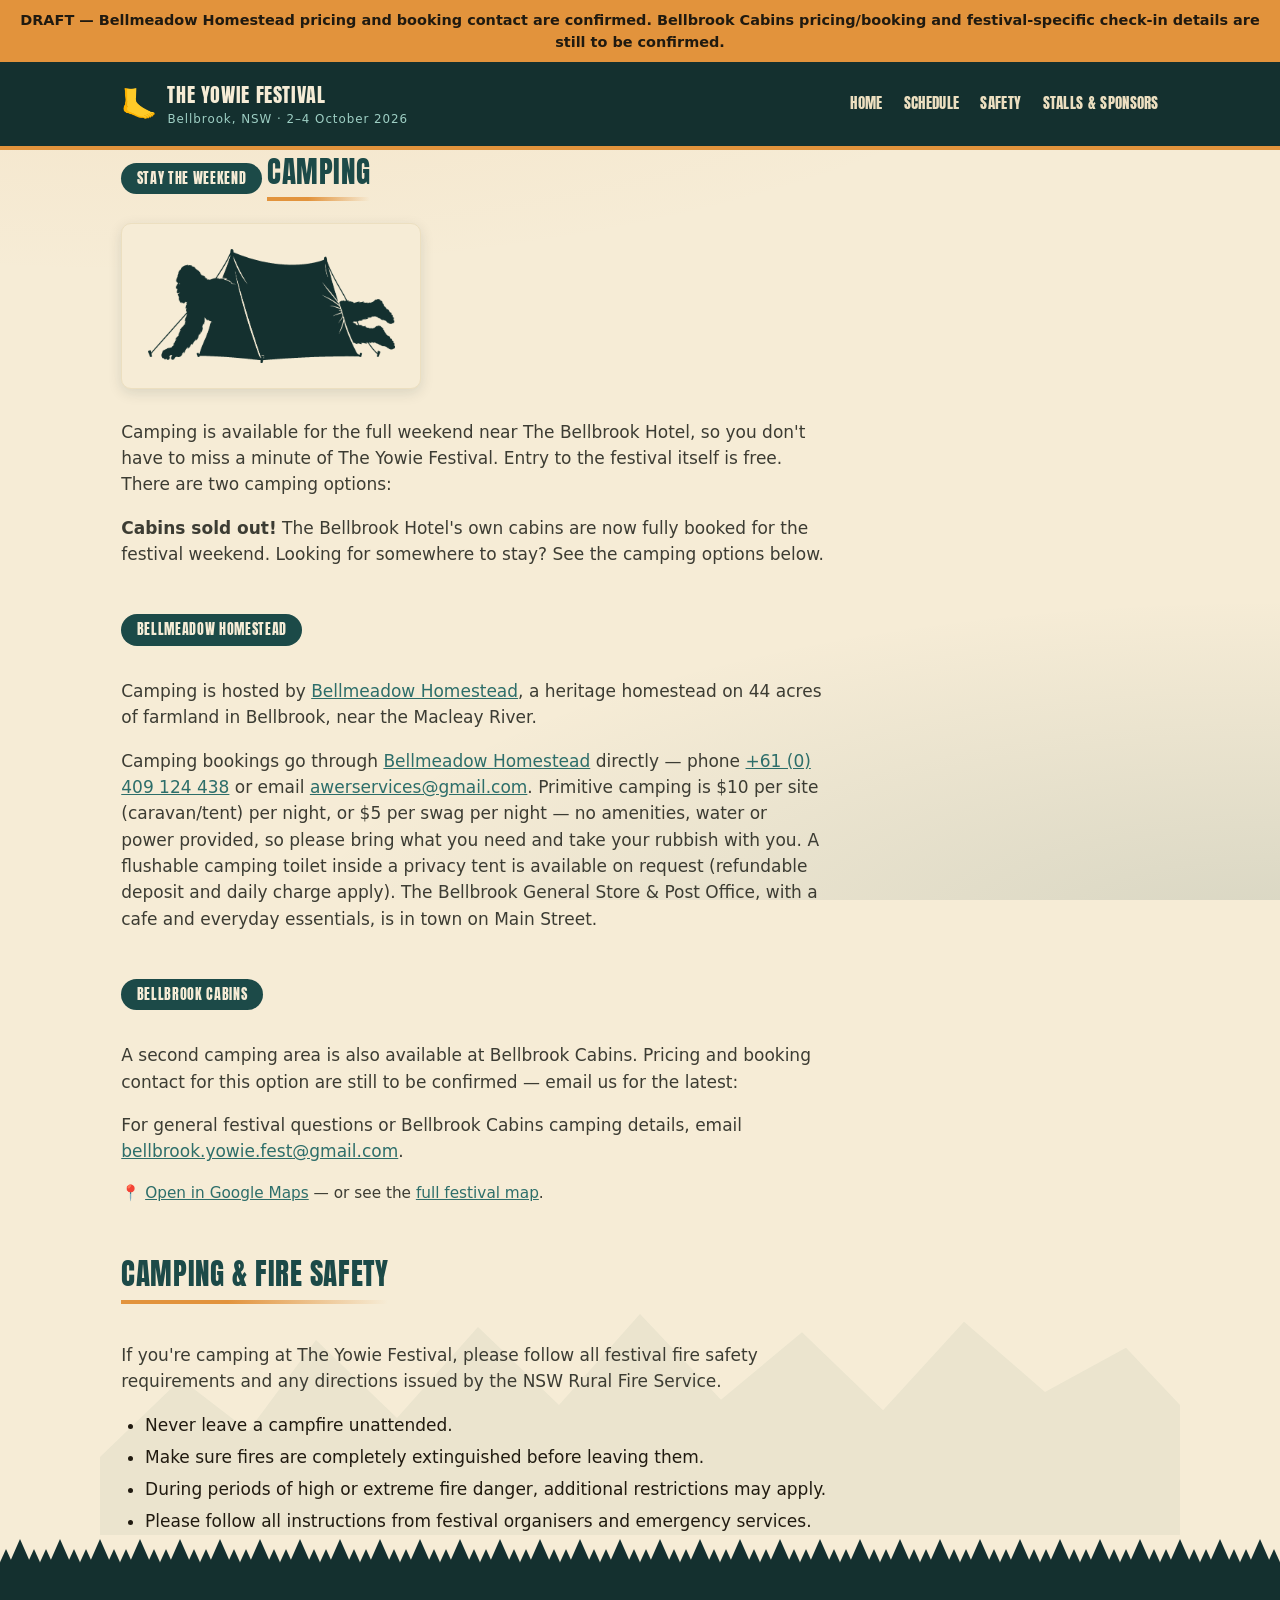
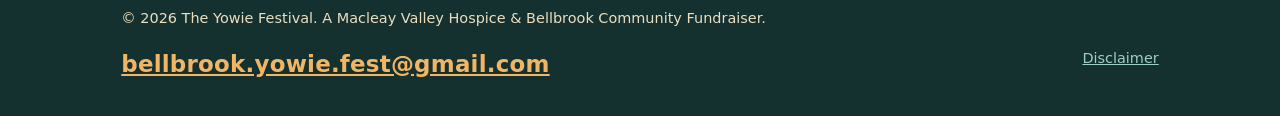
==== camping.html @ 5bc62f73 "Add confirmed content from the committee: safety, sponsors, whip cracking times, disclaimer From a f" ====
<!DOCTYPE html>
<html lang="en">
<head>
<meta charset="UTF-8">
<meta name="viewport" content="width=device-width, initial-scale=1.0">
<title>The Yowie Festival — Camping</title>
<meta name="description" content="Camping at The Yowie Festival, 2–4 October 2026 in Bellbrook, NSW.">
<link rel="preconnect" href="https://fonts.googleapis.com">
<link rel="preconnect" href="https://fonts.gstatic.com" crossorigin>
<link href="https://fonts.googleapis.com/css2?family=Anton&family=Kaushan+Script&display=swap" rel="stylesheet">
<link rel="stylesheet" href="assets/styles.css">
</head>
<body>

<div class="placeholder-banner">
  DRAFT — Bellmeadow Homestead pricing and booking contact are confirmed. Bellbrook Cabins pricing/booking and festival-specific check-in details are still to be confirmed.
</div>

<header class="site-header">
  <div class="container">
    <a class="brand" href="index.html">
      <span class="brand-mark" aria-hidden="true">🦶</span>
      <span class="brand-text">The Yowie Festival<small>Bellbrook, NSW · 2–4 October 2026</small></span>
    </a>
    <nav class="site-nav">
      <a href="index.html">Home</a>
      <a href="schedule.html">Schedule</a>
      <a href="safety.html">Safety</a>
      <a href="vendors.html">Stalls &amp; Sponsors</a>
    </nav>
  </div>
</header>

<main class="container">

  <section id="activity">
    <div class="tier-heading">Stay the weekend</div>
    <h1 class="section-title">Camping</h1>

    <div class="activity-illustration">
      <img src="assets/img/yowie-camping.png" alt="The Yowie, way too big, squeezed into a small tent with its head and feet poking out both ends">
    </div>

    <p class="section-intro">
      Camping is available for the full weekend near The Bellbrook Hotel, so you don't
      have to miss a minute of The Yowie Festival. Entry to the festival itself is
      free. There are two camping options:
    </p>

    <p class="section-intro">
      <strong>Cabins sold out!</strong> The Bellbrook Hotel's own cabins are now fully
      booked for the festival weekend. Looking for somewhere to stay? See the camping
      options below.
    </p>

    <div class="tier-heading">Bellmeadow Homestead</div>
    <p class="section-intro">
      Camping is hosted by <a href="https://www.bellmeadow-homestead.com/" target="_blank" rel="noopener">Bellmeadow Homestead</a>,
      a heritage homestead on 44 acres of farmland in Bellbrook, near the Macleay River.
    </p>
    <p class="section-intro">
      Camping bookings go through <a href="https://www.bellmeadow-homestead.com/accommodation" target="_blank" rel="noopener">Bellmeadow Homestead</a>
      directly &mdash; phone <a href="tel:+61409124438">+61 (0) 409 124 438</a> or email
      <a href="mailto:awerservices@gmail.com">awerservices@gmail.com</a>. Primitive
      camping is $10 per site (caravan/tent) per night, or $5 per swag per night &mdash;
      no amenities, water or power provided, so please bring what you need and take
      your rubbish with you. A flushable camping toilet inside a privacy tent is
      available on request (refundable deposit and daily charge apply). The Bellbrook
      General Store &amp; Post Office, with a cafe and everyday essentials, is in
      town on Main Street.
    </p>

    <div class="tier-heading">Bellbrook Cabins</div>
    <p class="section-intro">
      A second camping area is also available at Bellbrook Cabins. Pricing and booking
      contact for this option are still to be confirmed &mdash; email us for the latest:
    </p>
    <p class="section-intro">
      For general festival questions or Bellbrook Cabins camping details, email <a href="mailto:bellbrook.yowie.fest@gmail.com">bellbrook.yowie.fest@gmail.com</a>.
    </p>
    <p class="section-intro map-note">
      📍 <a href="https://www.google.com/maps/search/?api=1&query=-30.819269,152.513592" target="_blank" rel="noopener">Open in Google Maps</a>
      &mdash; or see the <a href="schedule.html#festival-map">full festival map</a>.
    </p>
  </section>

  <section id="camping-fire-safety">
    <h2 class="section-title">Camping &amp; fire safety</h2>
    <p class="section-intro">
      If you're camping at The Yowie Festival, please follow all festival fire safety
      requirements and any directions issued by the NSW Rural Fire Service.
    </p>
    <ul class="safety-list">
      <li>Never leave a campfire unattended.</li>
      <li>Make sure fires are completely extinguished before leaving them.</li>
      <li>During periods of high or extreme fire danger, additional restrictions may apply.</li>
      <li>Please follow all instructions from festival organisers and emergency services.</li>
    </ul>
  </section>

</main>

<footer class="site-footer">
  <div class="container">
    <div>&copy; <span id="year">2026</span> The Yowie Festival. A Macleay Valley Hospice &amp; Bellbrook Community Fundraiser.</div>
    <div><a href="mailto:bellbrook.yowie.fest@gmail.com" class="footer-email">bellbrook.yowie.fest@gmail.com</a></div>
    <div><a href="disclaimer.html">Disclaimer</a></div>
  </div>
</footer>

</body>
</html>
---- assets/styles.css ----
/* Yowie Weekend — shared styles
   Plain CSS, no build step, so the whole /assets folder can be copied
   straight into any static host. */

:root {
  --forest-dark: #14302f;
  --forest: #1c4a48;
  --forest-mid: #2d6e6a;
  --moss: #5b8c5a;
  --moss-light: #9ecfc4;
  --bark: #5b3a22;
  --wood: #6b4226;
  --wood-dark: #4a2c17;
  --cream: #f6ecd6;
  --cream-dim: #ecdfc0;
  --accent: #e2933c;
  --accent-light: #f2b563;
  --accent-dark: #b85c2e;
  --ink: #201a10;
  --radius: 10px;
  --max-width: 1080px;
  --font-display: "Anton", "Segoe UI", system-ui, sans-serif;
  --font-script: "Kaushan Script", cursive;
  font-size: 17px;
}

* {
  box-sizing: border-box;
}

html, body {
  margin: 0;
  padding: 0;
}

html {
  overflow-x: hidden;
}

body {
  background-color: var(--cream);
  background-image:
    radial-gradient(ellipse 140% 70% at 12% -8%, rgba(226, 147, 60, 0.12), transparent 55%),
    radial-gradient(ellipse 140% 70% at 100% 105%, rgba(28, 74, 72, 0.14), transparent 55%);
  background-attachment: fixed;
  color: var(--ink);
  font-family: "Segoe UI", system-ui, -apple-system, Roboto, sans-serif;
  line-height: 1.55;
  overflow-x: hidden;
}

a {
  color: var(--forest-mid);
}

a:hover {
  color: var(--accent-dark);
}

img {
  max-width: 100%;
  display: block;
}

.container {
  max-width: var(--max-width);
  margin: 0 auto;
  padding: 0 1.25rem;
}

/* Header / nav */

.site-header {
  background: var(--forest-dark);
  color: var(--cream);
  border-bottom: 4px solid var(--accent);
}

.site-header .container {
  display: flex;
  align-items: center;
  justify-content: space-between;
  flex-wrap: wrap;
  gap: 0.75rem;
  padding-top: 1rem;
  padding-bottom: 1rem;
}

.brand {
  display: flex;
  align-items: center;
  gap: 0.6rem;
  text-decoration: none;
  color: var(--cream);
}

.brand-mark {
  font-size: 1.7rem;
  line-height: 1;
}

.brand-text {
  font-family: var(--font-display);
  font-weight: 400;
  font-size: 1.2rem;
  letter-spacing: 0.03em;
  text-transform: uppercase;
}

.brand-text small {
  display: block;
  font-family: "Segoe UI", system-ui, sans-serif;
  font-weight: 400;
  font-size: 0.7rem;
  letter-spacing: 0.08em;
  color: var(--moss-light);
  text-transform: none;
}

.site-nav {
  display: flex;
  gap: 1.25rem;
  flex-wrap: wrap;
}

.site-nav a {
  font-family: var(--font-display);
  color: var(--cream-dim);
  text-decoration: none;
  font-weight: 400;
  font-size: 0.9rem;
  letter-spacing: 0.02em;
  text-transform: uppercase;
  padding: 0.25rem 0;
  border-bottom: 2px solid transparent;
}

.site-nav a:hover,
.site-nav a[aria-current="page"] {
  color: var(--accent);
  border-bottom-color: var(--accent);
}

/* Placeholder banner */

.placeholder-banner {
  background: var(--accent);
  color: var(--ink);
  text-align: center;
  font-size: 0.85rem;
  font-weight: 600;
  padding: 0.5rem 1rem;
}

/* Hero — the official poster, full-bleed, with clickable hotspots over its own text */

.hero {
  background: var(--forest-dark);
  text-align: center;
}

.hero-poster-full {
  position: relative;
  width: 100%;
  max-width: var(--max-width);
  aspect-ratio: 1 / 1;
  margin: 0 auto;
  overflow: hidden;
}

.hero-poster-full img {
  width: 100%;
  height: 100%;
  object-fit: cover;
  display: block;
}

.visually-hidden {
  position: absolute;
  width: 1px;
  height: 1px;
  padding: 0;
  margin: -1px;
  overflow: hidden;
  clip: rect(0, 0, 0, 0);
  white-space: nowrap;
  border: 0;
}

.hero-actions {
  padding: 1.75rem 0 2.25rem;
}

.button-row {
  display: flex;
  justify-content: center;
  gap: 0.9rem;
  flex-wrap: wrap;
}

.btn {
  display: inline-block;
  padding: 0.7rem 1.6rem;
  border-radius: 999px;
  font-family: var(--font-display);
  font-weight: 400;
  text-transform: uppercase;
  letter-spacing: 0.03em;
  text-decoration: none;
  font-size: 0.95rem;
}

.btn-primary {
  background: linear-gradient(180deg, var(--accent-light) 0%, var(--accent) 100%);
  color: var(--ink);
}

.btn-primary:hover {
  background: var(--accent-light);
  color: var(--ink);
}

.btn-secondary {
  background: transparent;
  border: 2px solid var(--cream-dim);
  color: var(--cream);
}

.btn-secondary:hover {
  border-color: var(--accent);
  color: var(--accent);
}

/* Sections */

main {
  position: relative;
  padding: 2.5rem 0 3.5rem;
  background-image: url("data:image/svg+xml,%3Csvg xmlns='http://www.w3.org/2000/svg' viewBox='0 0 400 100' preserveAspectRatio='none'%3E%3Cpolygon points='0,100 0,70 30,40 55,60 80,25 110,55 140,20 170,50 200,15 230,48 260,22 290,52 320,18 350,45 380,28 400,50 400,100' fill='%231c4a48' fill-opacity='0.05'/%3E%3C/svg%3E");
  background-repeat: no-repeat;
  background-position: bottom center;
  background-size: 100% 260px;
}

section + section {
  margin-top: 2.75rem;
}

.footprint-trail {
  text-align: center;
  font-size: 1.5rem;
  letter-spacing: 1.4rem;
  color: var(--moss);
  opacity: 0.6;
  margin: 2.75rem 0;
}

.footprint-trail span {
  display: inline-block;
}

.footprint-trail span:nth-child(even) {
  transform: translateY(8px) rotate(10deg);
}

.footprint-trail span:nth-child(odd) {
  transform: translateY(-3px) rotate(-8deg);
}

.section-title {
  font-family: var(--font-display);
  font-weight: 400;
  text-transform: uppercase;
  letter-spacing: 0.02em;
  font-size: 1.7rem;
  color: var(--forest);
  display: inline-block;
  padding-bottom: 0.4rem;
  margin: 0 0 1.25rem;
  background-image: linear-gradient(90deg, var(--accent) 0%, var(--accent) 40%, transparent 100%);
  background-repeat: no-repeat;
  background-position: left bottom;
  background-size: 100% 4px;
}

.section-intro {
  max-width: 65ch;
  color: #3c3c33;
}

.email-cta {
  margin: 0.25rem 0 0;
}

.email-cta a {
  display: inline-block;
  font-size: clamp(1.05rem, 4vw, 1.3rem);
  font-weight: 700;
  color: var(--accent-dark);
  letter-spacing: 0.01em;
  overflow-wrap: anywhere;
  max-width: 100%;
}

.email-cta a:hover {
  color: var(--forest);
}

/* Full-bleed panel for breaking a section out of .container's max-width */

.panel-sunburst {
  position: relative;
  width: 100vw;
  left: 50%;
  right: 50%;
  margin-left: -50vw;
  margin-right: -50vw;
  margin-top: 30px;
  background-color: var(--forest-dark);
  background-image:
    radial-gradient(ellipse 130% 90% at 50% 0%, rgba(20, 48, 47, 0) 0%, rgba(20, 48, 47, 0) 25%, var(--forest-dark) 78%),
    repeating-conic-gradient(from 0deg at 50% -6%, rgba(226, 147, 60, 0.35) 0deg 6deg, rgba(255, 255, 255, 0) 6deg 12deg),
    linear-gradient(180deg, var(--forest) 0%, var(--forest-dark) 100%);
  color: var(--cream);
  padding: 3rem 0;
}

.panel-sunburst::before {
  content: "";
  position: absolute;
  top: -30px;
  left: 0;
  right: 0;
  height: 30px;
  background-image: url("data:image/svg+xml,%3Csvg xmlns='http://www.w3.org/2000/svg' width='40' height='40' viewBox='0 0 40 40'%3E%3Cpolygon points='20,4 34,36 6,36' fill='%2314302f'/%3E%3Cpolygon points='6,14 16,36 -4,36' fill='%2314302f'/%3E%3Cpolygon points='34,14 44,36 24,36' fill='%2314302f'/%3E%3C/svg%3E");
  background-repeat: repeat-x;
  background-size: 40px 40px;
}

.panel-sunburst .container {
  position: relative;
  z-index: 2;
}

.panel-sunburst .section-title {
  color: var(--cream);
}

.panel-sunburst .section-intro {
  color: var(--cream-dim);
}

/* Cards / grids */

.card-grid {
  display: grid;
  grid-template-columns: repeat(auto-fit, minmax(230px, 1fr));
  gap: 1.25rem;
}

.card {
  position: relative;
  overflow: hidden;
  background: var(--cream);
  color: var(--ink);
  border: 1px solid var(--cream-dim);
  border-left: 5px solid var(--accent);
  border-radius: var(--radius);
  padding: 1.25rem 1.4rem;
  box-shadow: 0 4px 14px rgba(20, 40, 38, 0.12);
  transition: box-shadow 0.15s ease, transform 0.15s ease;
}

.card:has(h3 a):hover {
  box-shadow: 0 8px 22px rgba(20, 40, 38, 0.22);
  transform: translateY(-3px);
}

.card-silhouette {
  position: absolute;
  right: -12px;
  bottom: -8px;
  height: 120px;
  max-width: 60%;
  width: auto;
  object-fit: contain;
  object-position: bottom right;
  opacity: 0.4;
  pointer-events: none;
  z-index: 0;
}

.card-silhouette.flip {
  transform: scaleX(-1);
}

.card-body {
  position: relative;
  z-index: 1;
  height: 100%;
}

.card h3 {
  font-family: var(--font-display);
  font-weight: 400;
  text-transform: uppercase;
  letter-spacing: 0.01em;
  margin-top: 0;
  color: var(--forest);
  overflow-wrap: anywhere;
}

.card h3 a {
  color: inherit;
  text-decoration: none;
}

.card h3 a::after {
  content: "";
  position: absolute;
  inset: 0;
  z-index: 2;
}

.card h3 a:hover {
  color: var(--accent-dark);
  text-decoration: underline;
}

.card-body p a {
  position: relative;
  z-index: 3;
}

.card .meta {
  display: inline-block;
  font-size: 0.72rem;
  color: var(--wood-dark);
  background: var(--cream-dim);
  font-weight: 700;
  text-transform: uppercase;
  letter-spacing: 0.04em;
  padding: 0.15rem 0.65rem;
  border-radius: 999px;
  margin-bottom: 0.6rem;
}

/* Map embed */

.map-embed {
  margin-top: 1.25rem;
  border: 1px solid var(--cream-dim);
  border-radius: var(--radius);
  overflow: hidden;
  box-shadow: 0 4px 14px rgba(20, 40, 38, 0.12);
}

.map-embed {
  width: 100%;
  height: 320px;
}

.map-embed iframe {
  width: 100%;
  height: 320px;
  border: 0;
  display: block;
}

.map-note {
  margin-top: 0.75rem;
  font-size: 0.9rem;
}

/* Leaflet custom marker icon for the sponsor logo pin */

.hotel-marker-icon {
  border-radius: 50%;
  border: 2px solid var(--cream);
  box-shadow: 0 1px 6px rgba(20, 40, 38, 0.45);
  background: #fff;
  object-fit: cover;
}

/* White halo so orange Yowie activity icons stay visible over any tile
   background, satellite photo or street map. */
.map-marker-icon {
  filter: drop-shadow(0 0 2px #fff) drop-shadow(0 0 2px #fff) drop-shadow(0 1px 3px rgba(20, 40, 38, 0.65));
}

/* Schedule table */

.schedule-day {
  margin-bottom: 2rem;
}

.schedule-day h3 {
  font-family: var(--font-display);
  font-weight: 400;
  text-transform: uppercase;
  letter-spacing: 0.02em;
  color: var(--forest);
  font-size: 1.3rem;
  margin-bottom: 0.75rem;
}

.schedule-table-wrap {
  overflow-x: auto;
  margin: 0 0 1.5rem;
}

table.schedule-table {
  width: 100%;
  border-collapse: collapse;
  background: var(--cream);
  border-radius: var(--radius);
  overflow: hidden;
  box-shadow: 0 4px 14px rgba(20, 40, 38, 0.12);
}

table.schedule-table th,
table.schedule-table td {
  text-align: left;
  padding: 0.7rem 1rem;
  border-bottom: 1px solid var(--cream-dim);
}

table.schedule-table th {
  background: var(--forest);
  color: var(--cream);
  font-size: 0.85rem;
  text-transform: uppercase;
  letter-spacing: 0.04em;
}

table.schedule-table tbody tr:nth-child(even) td {
  background: var(--cream-dim);
}

table.schedule-table tr:last-child td {
  border-bottom: none;
}

table.schedule-table td.time {
  white-space: nowrap;
  font-weight: 700;
  color: var(--accent-dark);
}

.safety-list {
  margin: 0 0 1.25rem;
  padding-left: 1.4rem;
}

.safety-list li {
  margin: 0.35rem 0;
}

/* Sponsor tiers */

.tier-heading {
  display: inline-block;
  font-family: var(--font-display);
  font-size: 0.8rem;
  text-transform: uppercase;
  letter-spacing: 0.05em;
  color: var(--cream);
  background: var(--forest);
  font-weight: 400;
  padding: 0.3rem 0.9rem;
  border-radius: 999px;
  margin: 1.75rem 0 0.9rem;
}

.tier-heading:first-of-type {
  margin-top: 0;
}

.sponsor-card .sponsor-logo {
  max-width: 160px;
  max-height: 90px;
  width: auto;
  height: auto;
  margin: 0 0 1rem;
  background: #fff;
  border: 1px solid var(--cream-dim);
  border-radius: 6px;
  padding: 0.6rem;
}

/* Activity illustrations — the official poster's Yowie cutout, reused per detail page */

.activity-illustration {
  max-width: 300px;
  margin: 0 0 1.75rem;
  background: var(--cream);
  border: 1px solid var(--cream-dim);
  border-radius: var(--radius);
  padding: 1.5rem;
  box-shadow: 0 4px 14px rgba(20, 40, 38, 0.12);
  text-align: center;
}

.activity-illustration img {
  max-width: 100%;
  height: auto;
  margin: 0 auto;
}

.activity-illustration img.flip {
  transform: scaleX(-1);
}

/* Footer */

.site-footer {
  position: relative;
  background: var(--forest-dark);
  color: var(--cream-dim);
  font-size: 0.85rem;
  padding: 2.5rem 0 2rem;
  margin-top: 30px;
}

.site-footer::before {
  content: "";
  position: absolute;
  top: -30px;
  left: 0;
  right: 0;
  height: 30px;
  background-image: url("data:image/svg+xml,%3Csvg xmlns='http://www.w3.org/2000/svg' width='40' height='40' viewBox='0 0 40 40'%3E%3Cpolygon points='20,4 34,36 6,36' fill='%2314302f'/%3E%3Cpolygon points='6,14 16,36 -4,36' fill='%2314302f'/%3E%3Cpolygon points='34,14 44,36 24,36' fill='%2314302f'/%3E%3C/svg%3E");
  background-repeat: repeat-x;
  background-size: 40px 40px;
}

.site-footer .container {
  display: flex;
  justify-content: space-between;
  flex-wrap: wrap;
  gap: 1rem;
}

.site-footer a {
  color: var(--moss-light);
}

.site-footer a.footer-email {
  display: inline-block;
  max-width: 100%;
  font-size: clamp(1.05rem, 4.5vw, 1.35rem);
  font-weight: 700;
  color: var(--accent-light);
  letter-spacing: 0.01em;
  overflow-wrap: anywhere;
}

.site-footer a.footer-email:hover {
  color: var(--accent);
  text-decoration: underline;
}

@media (max-width: 560px) {
  .site-header .container {
    flex-direction: column;
    align-items: flex-start;
  }
}
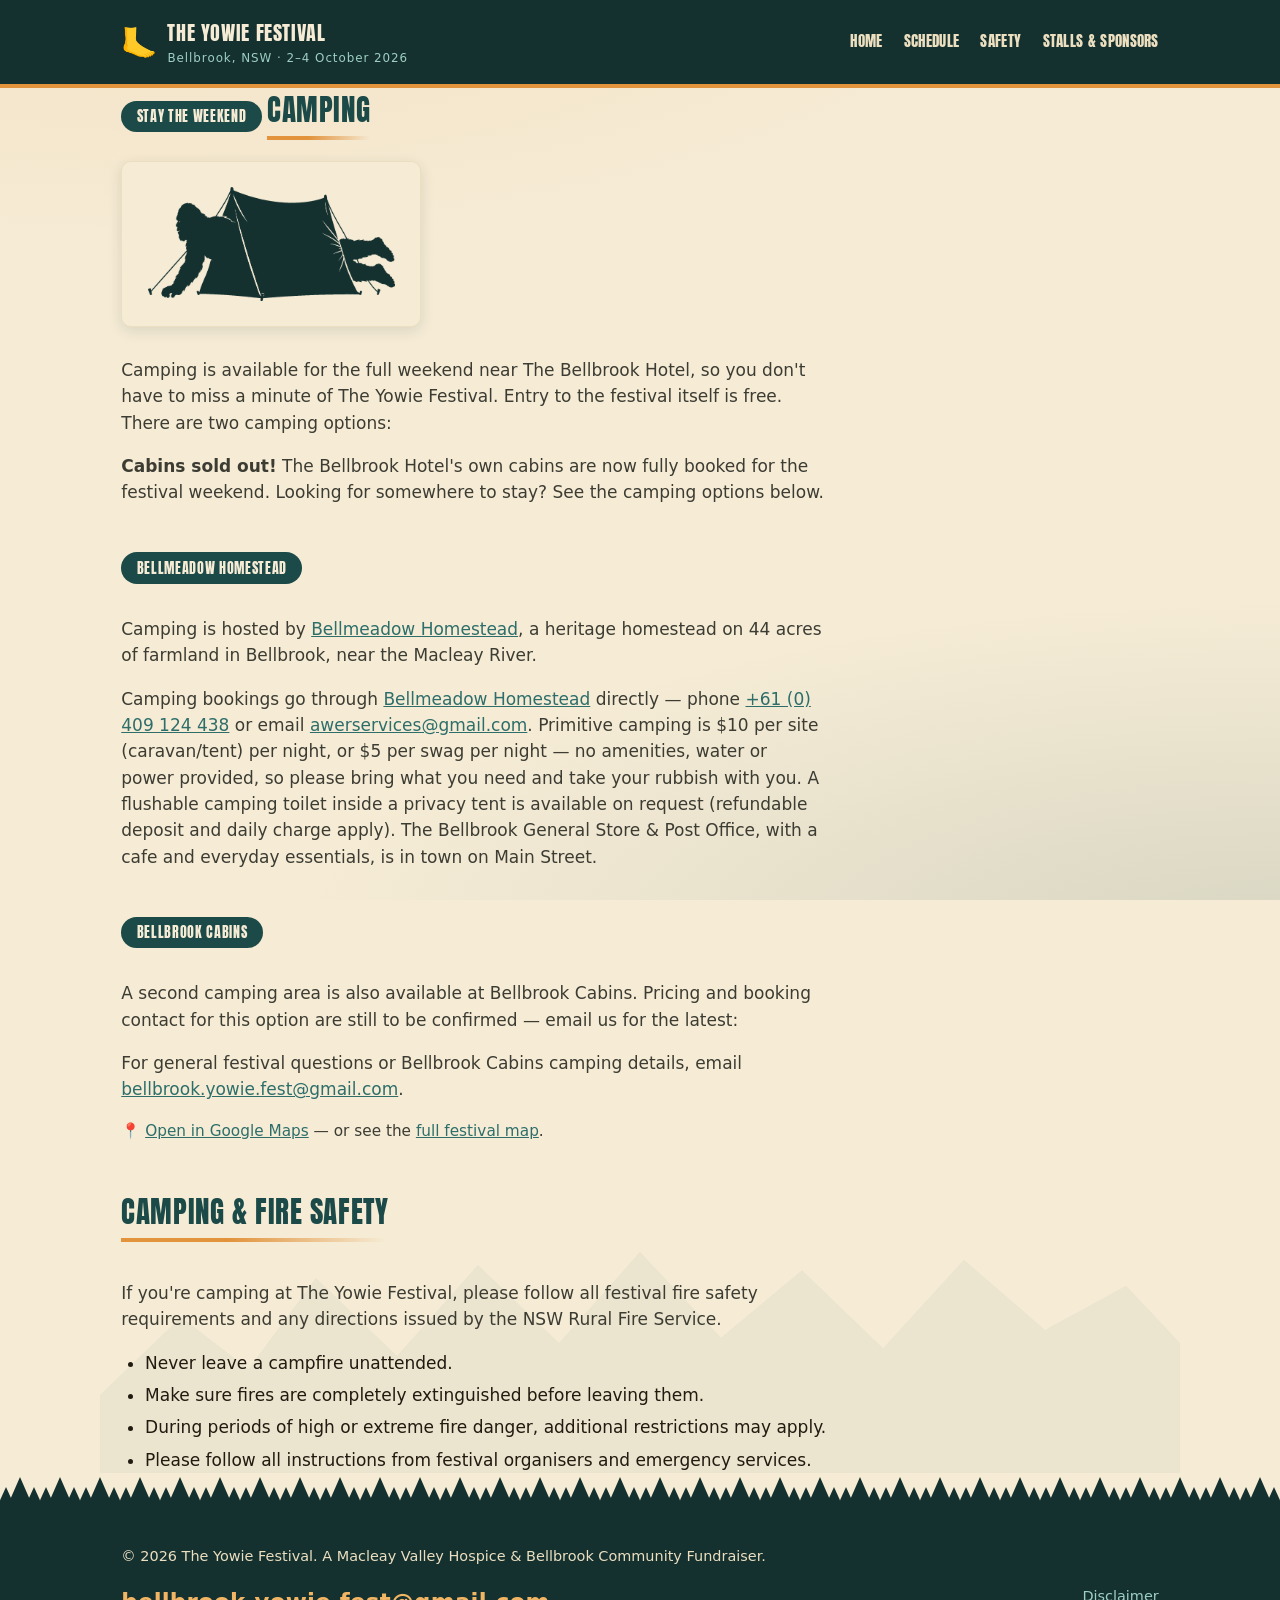
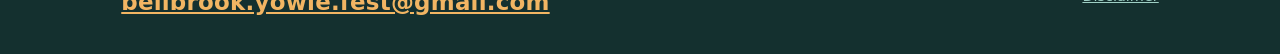
==== commit 36d5832c: "Ship as the live site: remove all DRAFT banners and placeholder tokens The site is launching today, " ====
--- a/camping.html
+++ b/camping.html
@@ -11,10 +11,6 @@
 <link rel="stylesheet" href="assets/styles.css">
 </head>
 <body>
-
-<div class="placeholder-banner">
-  DRAFT — Bellmeadow Homestead pricing and booking contact are confirmed. Bellbrook Cabins pricing/booking and festival-specific check-in details are still to be confirmed.
-</div>
 
 <header class="site-header">
   <div class="container">
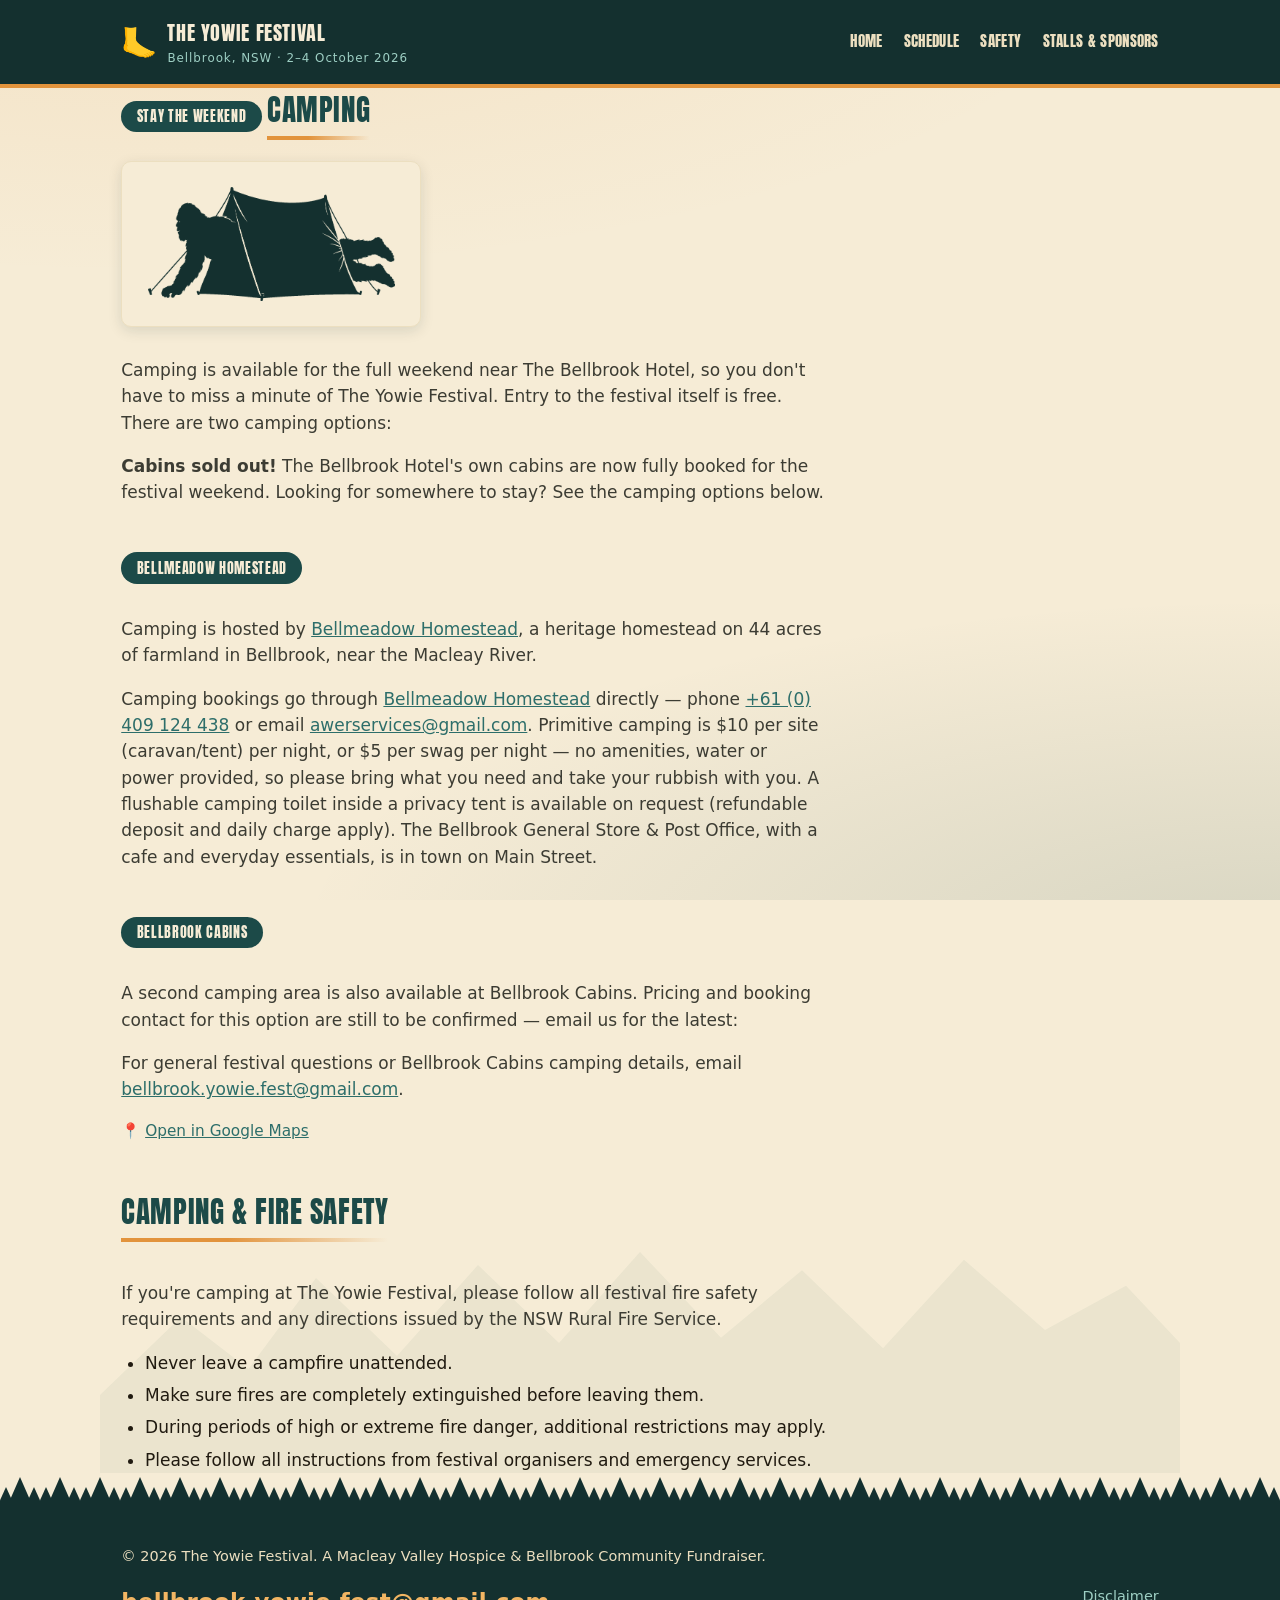
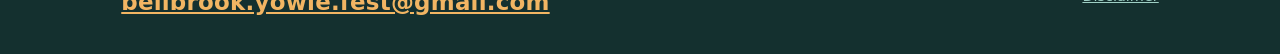
==== commit 69d81611: "Remove the detailed festival map and muster-point map for now Per instruction: until a custom Google" ====
--- a/camping.html
+++ b/camping.html
@@ -76,7 +76,6 @@
     </p>
     <p class="section-intro map-note">
       📍 <a href="https://www.google.com/maps/search/?api=1&query=-30.819269,152.513592" target="_blank" rel="noopener">Open in Google Maps</a>
-      &mdash; or see the <a href="schedule.html#festival-map">full festival map</a>.
     </p>
   </section>
 
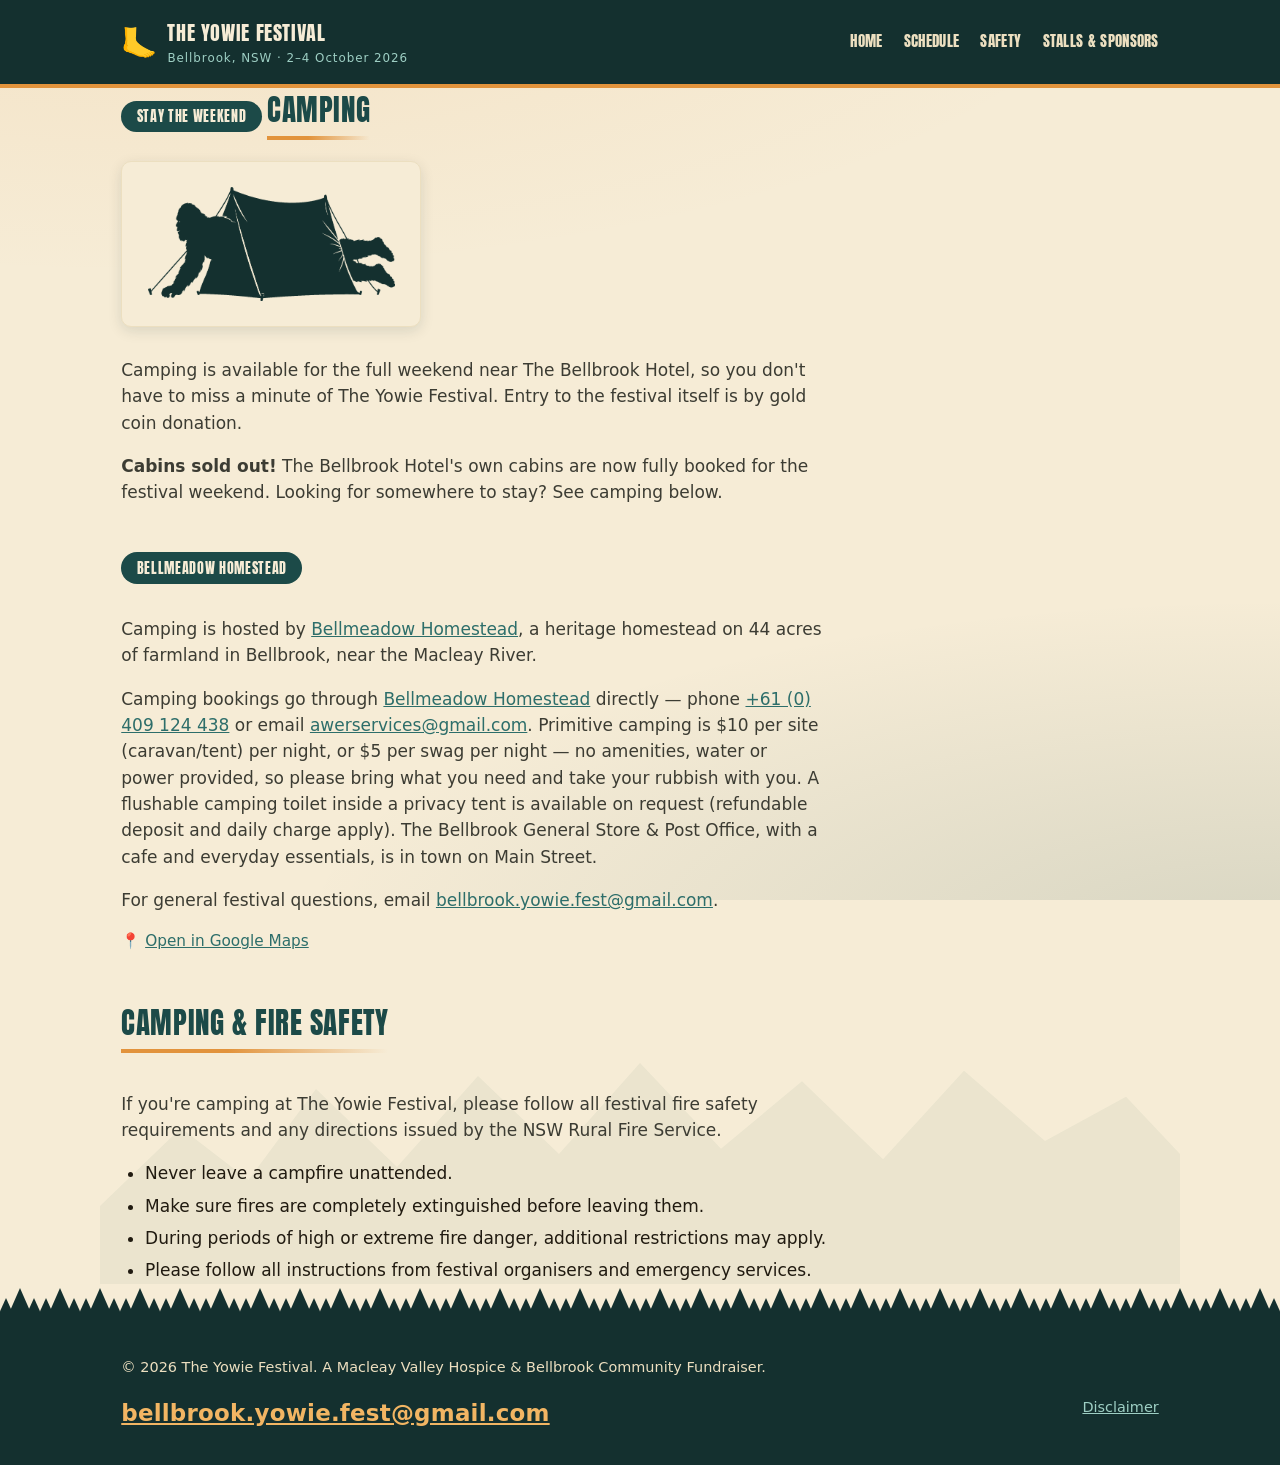
==== commit 5ef0d1cb: "Major content update from committee's entertainment PDF and correspondence schedule.html: - Full thr" ====
--- a/camping.html
+++ b/camping.html
@@ -39,14 +39,13 @@
 
     <p class="section-intro">
       Camping is available for the full weekend near The Bellbrook Hotel, so you don't
-      have to miss a minute of The Yowie Festival. Entry to the festival itself is
-      free. There are two camping options:
+      have to miss a minute of The Yowie Festival. Entry to the festival itself is by
+      gold coin donation.
     </p>
 
     <p class="section-intro">
       <strong>Cabins sold out!</strong> The Bellbrook Hotel's own cabins are now fully
-      booked for the festival weekend. Looking for somewhere to stay? See the camping
-      options below.
+      booked for the festival weekend. Looking for somewhere to stay? See camping below.
     </p>
 
     <div class="tier-heading">Bellmeadow Homestead</div>
@@ -65,14 +64,8 @@
       General Store &amp; Post Office, with a cafe and everyday essentials, is in
       town on Main Street.
     </p>
-
-    <div class="tier-heading">Bellbrook Cabins</div>
     <p class="section-intro">
-      A second camping area is also available at Bellbrook Cabins. Pricing and booking
-      contact for this option are still to be confirmed &mdash; email us for the latest:
-    </p>
-    <p class="section-intro">
-      For general festival questions or Bellbrook Cabins camping details, email <a href="mailto:bellbrook.yowie.fest@gmail.com">bellbrook.yowie.fest@gmail.com</a>.
+      For general festival questions, email <a href="mailto:bellbrook.yowie.fest@gmail.com">bellbrook.yowie.fest@gmail.com</a>.
     </p>
     <p class="section-intro map-note">
       📍 <a href="https://www.google.com/maps/search/?api=1&query=-30.819269,152.513592" target="_blank" rel="noopener">Open in Google Maps</a>
--- a/assets/styles.css
+++ b/assets/styles.css
@@ -467,25 +467,24 @@
   display: block;
 }
 
+.location-map-photo {
+  margin-top: 1.25rem;
+  max-width: 420px;
+  border: 1px solid var(--cream-dim);
+  border-radius: var(--radius);
+  overflow: hidden;
+  box-shadow: 0 4px 14px rgba(20, 40, 38, 0.12);
+}
+
+.location-map-photo img {
+  width: 100%;
+  height: auto;
+  display: block;
+}
+
 .map-note {
   margin-top: 0.75rem;
   font-size: 0.9rem;
-}
-
-/* Leaflet custom marker icon for the sponsor logo pin */
-
-.hotel-marker-icon {
-  border-radius: 50%;
-  border: 2px solid var(--cream);
-  box-shadow: 0 1px 6px rgba(20, 40, 38, 0.45);
-  background: #fff;
-  object-fit: cover;
-}
-
-/* White halo so orange Yowie activity icons stay visible over any tile
-   background, satellite photo or street map. */
-.map-marker-icon {
-  filter: drop-shadow(0 0 2px #fff) drop-shadow(0 0 2px #fff) drop-shadow(0 1px 3px rgba(20, 40, 38, 0.65));
 }
 
 /* Schedule table */
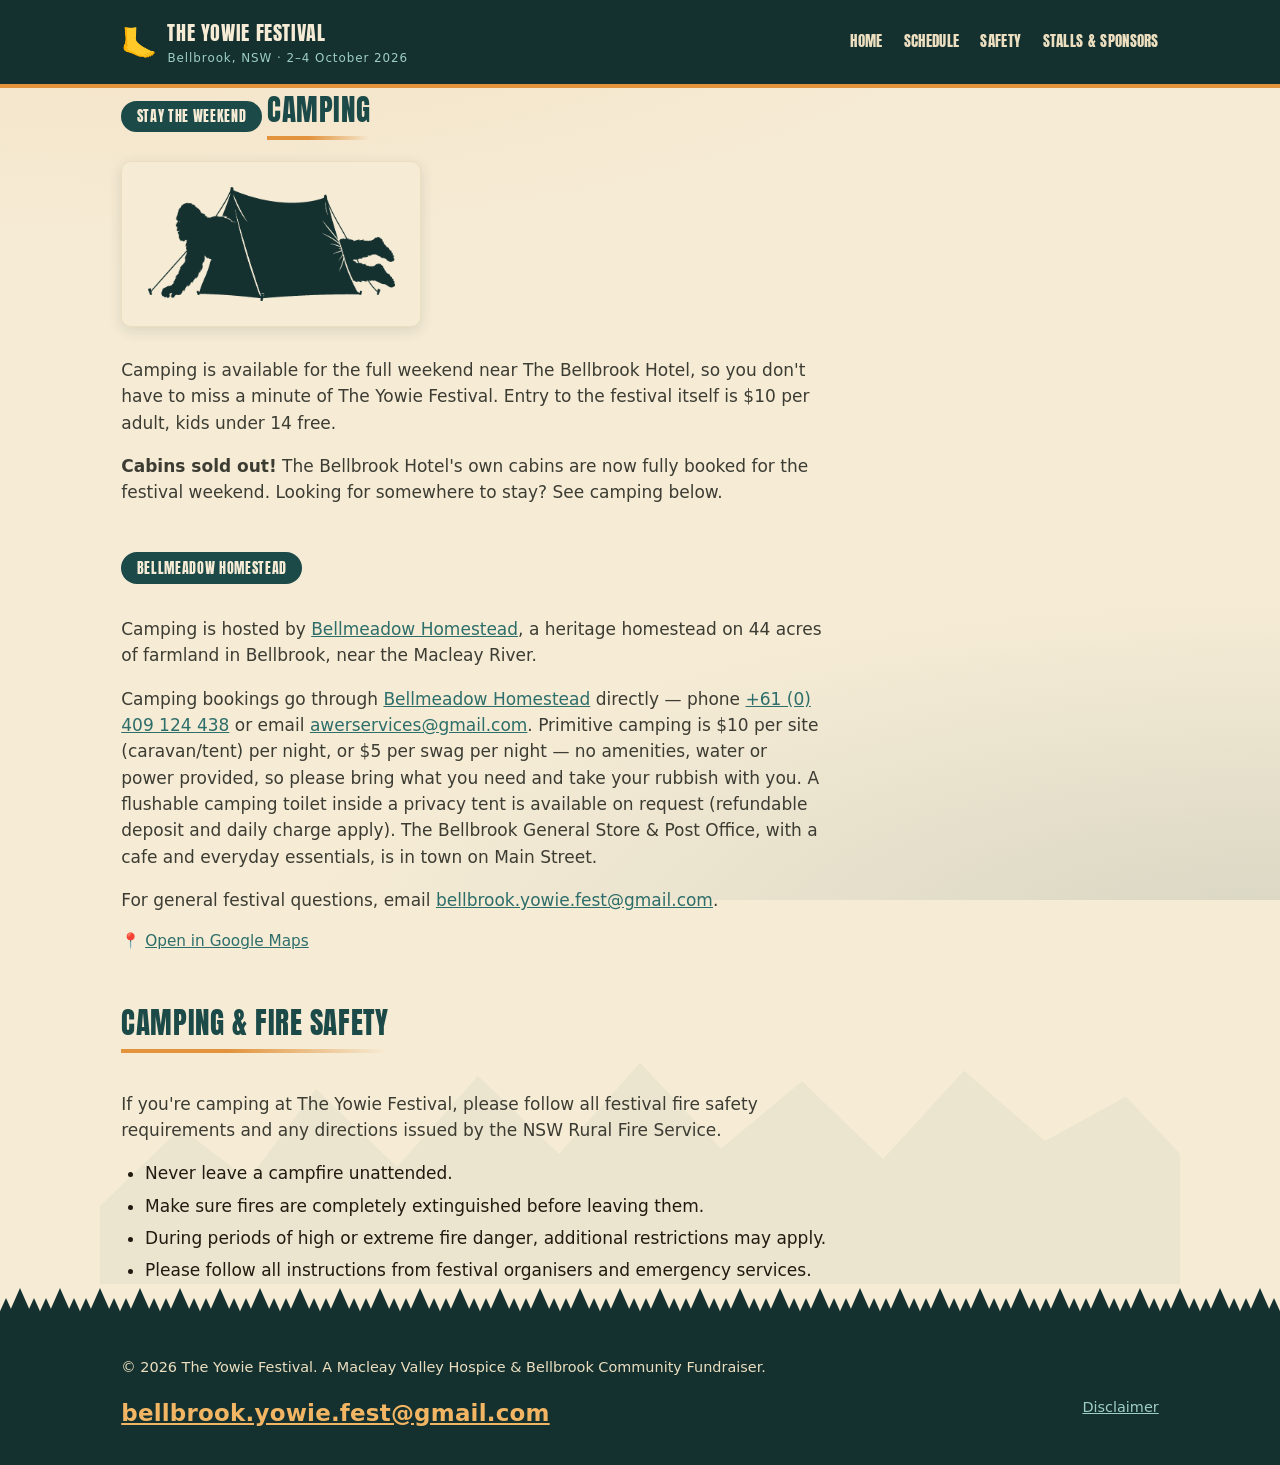
==== commit 55c9fc1f: "Major update from Kate: entry fee, wood chopping reframed, cancellations, links - Face Painting: Sun" ====
--- a/camping.html
+++ b/camping.html
@@ -39,8 +39,8 @@
 
     <p class="section-intro">
       Camping is available for the full weekend near The Bellbrook Hotel, so you don't
-      have to miss a minute of The Yowie Festival. Entry to the festival itself is by
-      gold coin donation.
+      have to miss a minute of The Yowie Festival. Entry to the festival itself is $10
+      per adult, kids under 14 free.
     </p>
 
     <p class="section-intro">
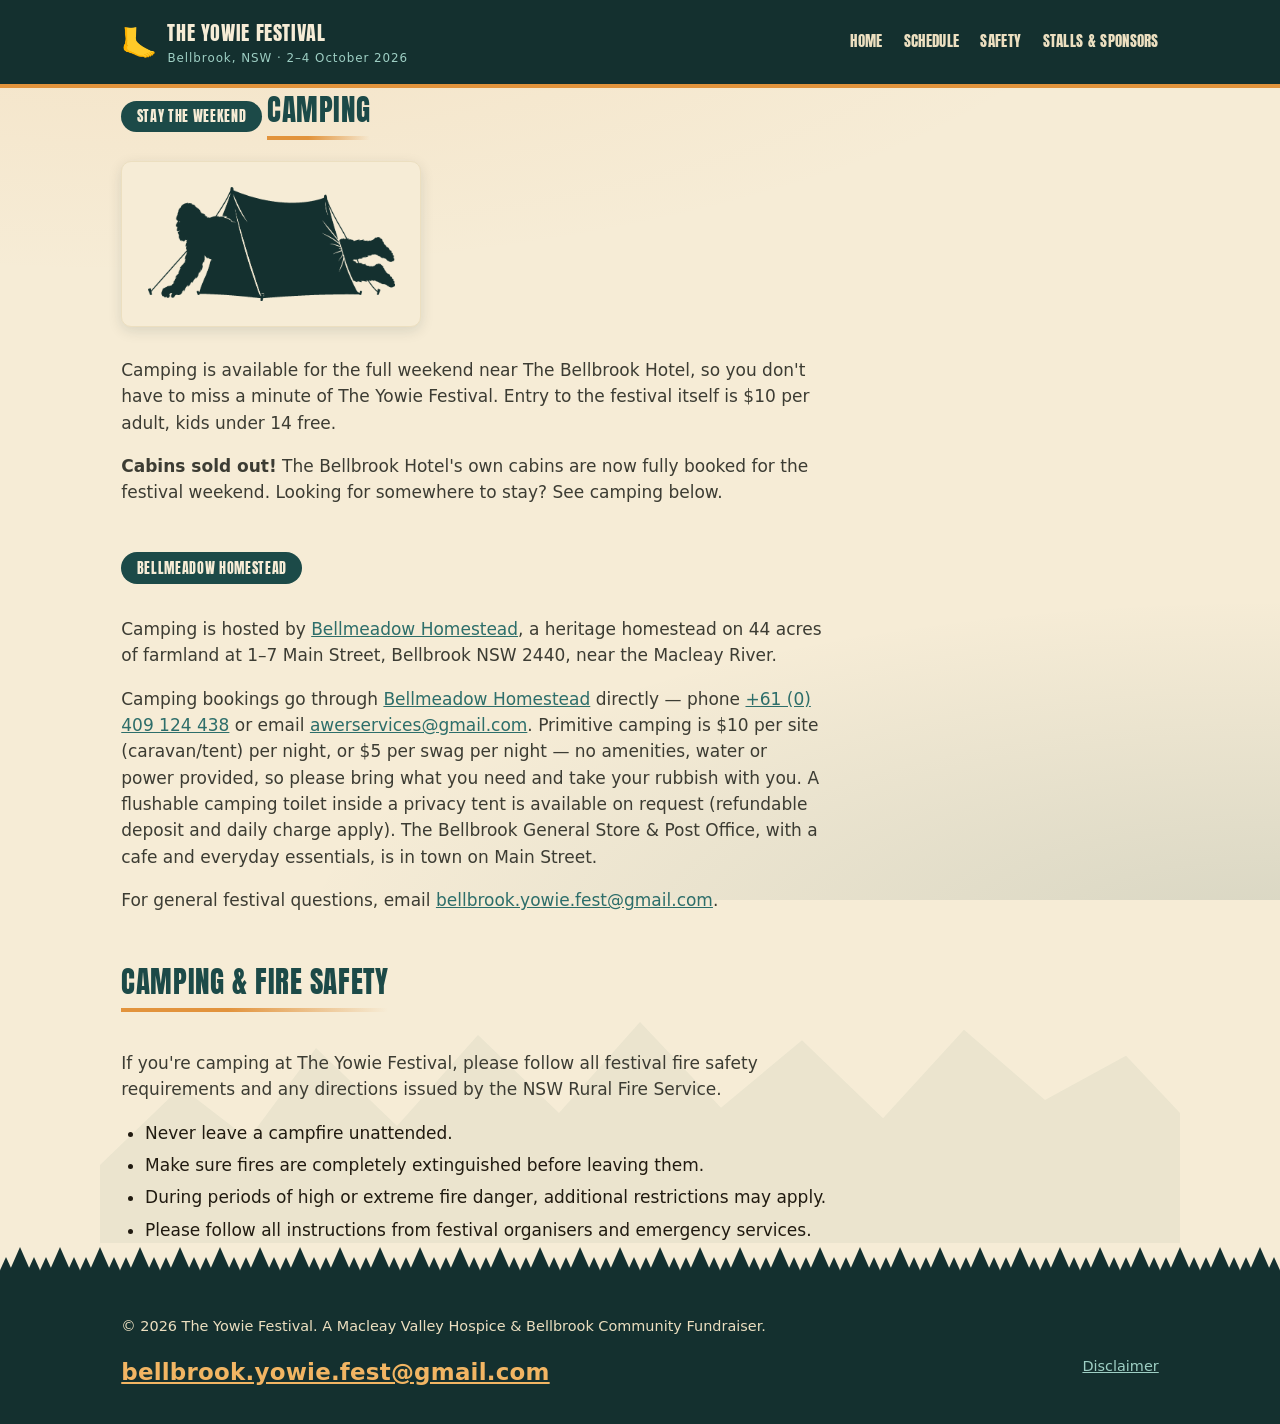
==== commit e2d45428: "Add Bellmeadow Homestead's street address, remove inaccurate map link Address (1-7 Main Street, Bell" ====
--- a/camping.html
+++ b/camping.html
@@ -51,7 +51,8 @@
     <div class="tier-heading">Bellmeadow Homestead</div>
     <p class="section-intro">
       Camping is hosted by <a href="https://www.bellmeadow-homestead.com/" target="_blank" rel="noopener">Bellmeadow Homestead</a>,
-      a heritage homestead on 44 acres of farmland in Bellbrook, near the Macleay River.
+      a heritage homestead on 44 acres of farmland at 1&ndash;7 Main Street, Bellbrook
+      NSW 2440, near the Macleay River.
     </p>
     <p class="section-intro">
       Camping bookings go through <a href="https://www.bellmeadow-homestead.com/accommodation" target="_blank" rel="noopener">Bellmeadow Homestead</a>
@@ -66,9 +67,6 @@
     </p>
     <p class="section-intro">
       For general festival questions, email <a href="mailto:bellbrook.yowie.fest@gmail.com">bellbrook.yowie.fest@gmail.com</a>.
-    </p>
-    <p class="section-intro map-note">
-      📍 <a href="https://www.google.com/maps/search/?api=1&query=-30.819269,152.513592" target="_blank" rel="noopener">Open in Google Maps</a>
     </p>
   </section>
 
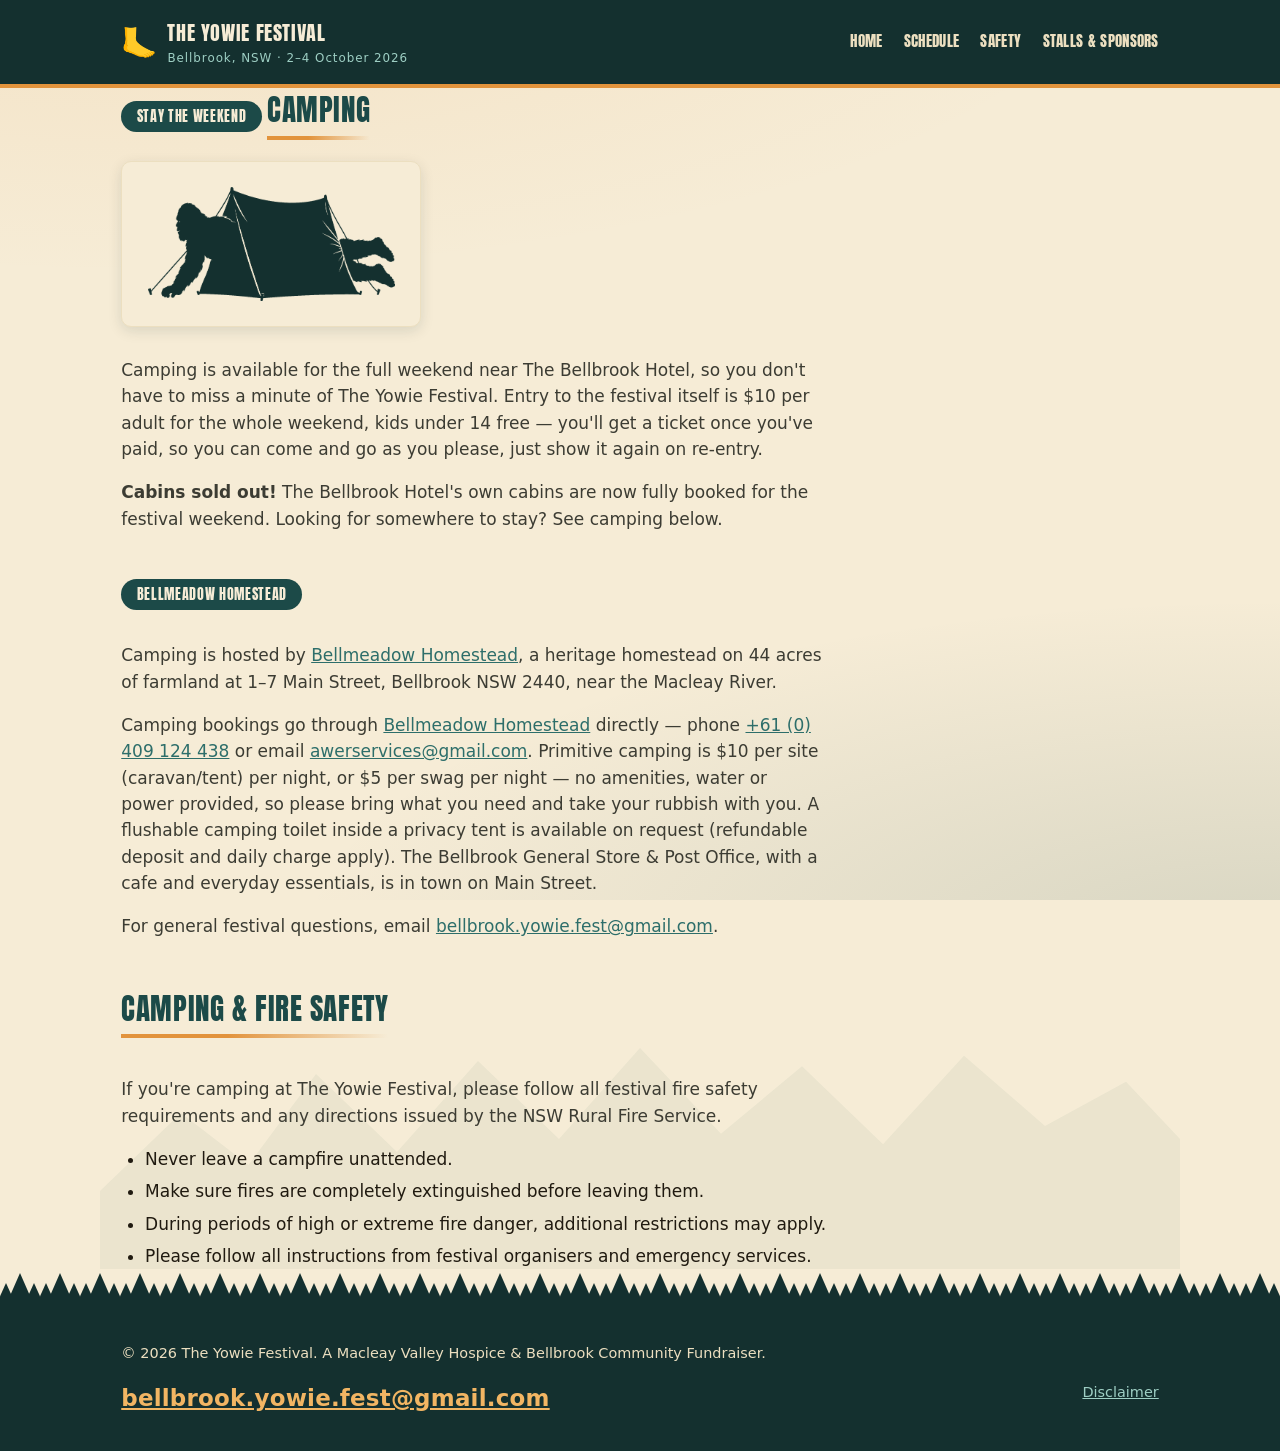
==== commit 6bc8d58a: "Add Bunnings Warehouse as Bronze sponsor; clarify $10 entry covers the whole weekend with re-entry t" ====
--- a/camping.html
+++ b/camping.html
@@ -40,7 +40,9 @@
     <p class="section-intro">
       Camping is available for the full weekend near The Bellbrook Hotel, so you don't
       have to miss a minute of The Yowie Festival. Entry to the festival itself is $10
-      per adult, kids under 14 free.
+      per adult for the whole weekend, kids under 14 free &mdash; you'll get a ticket
+      once you've paid, so you can come and go as you please, just show it again on
+      re-entry.
     </p>
 
     <p class="section-intro">
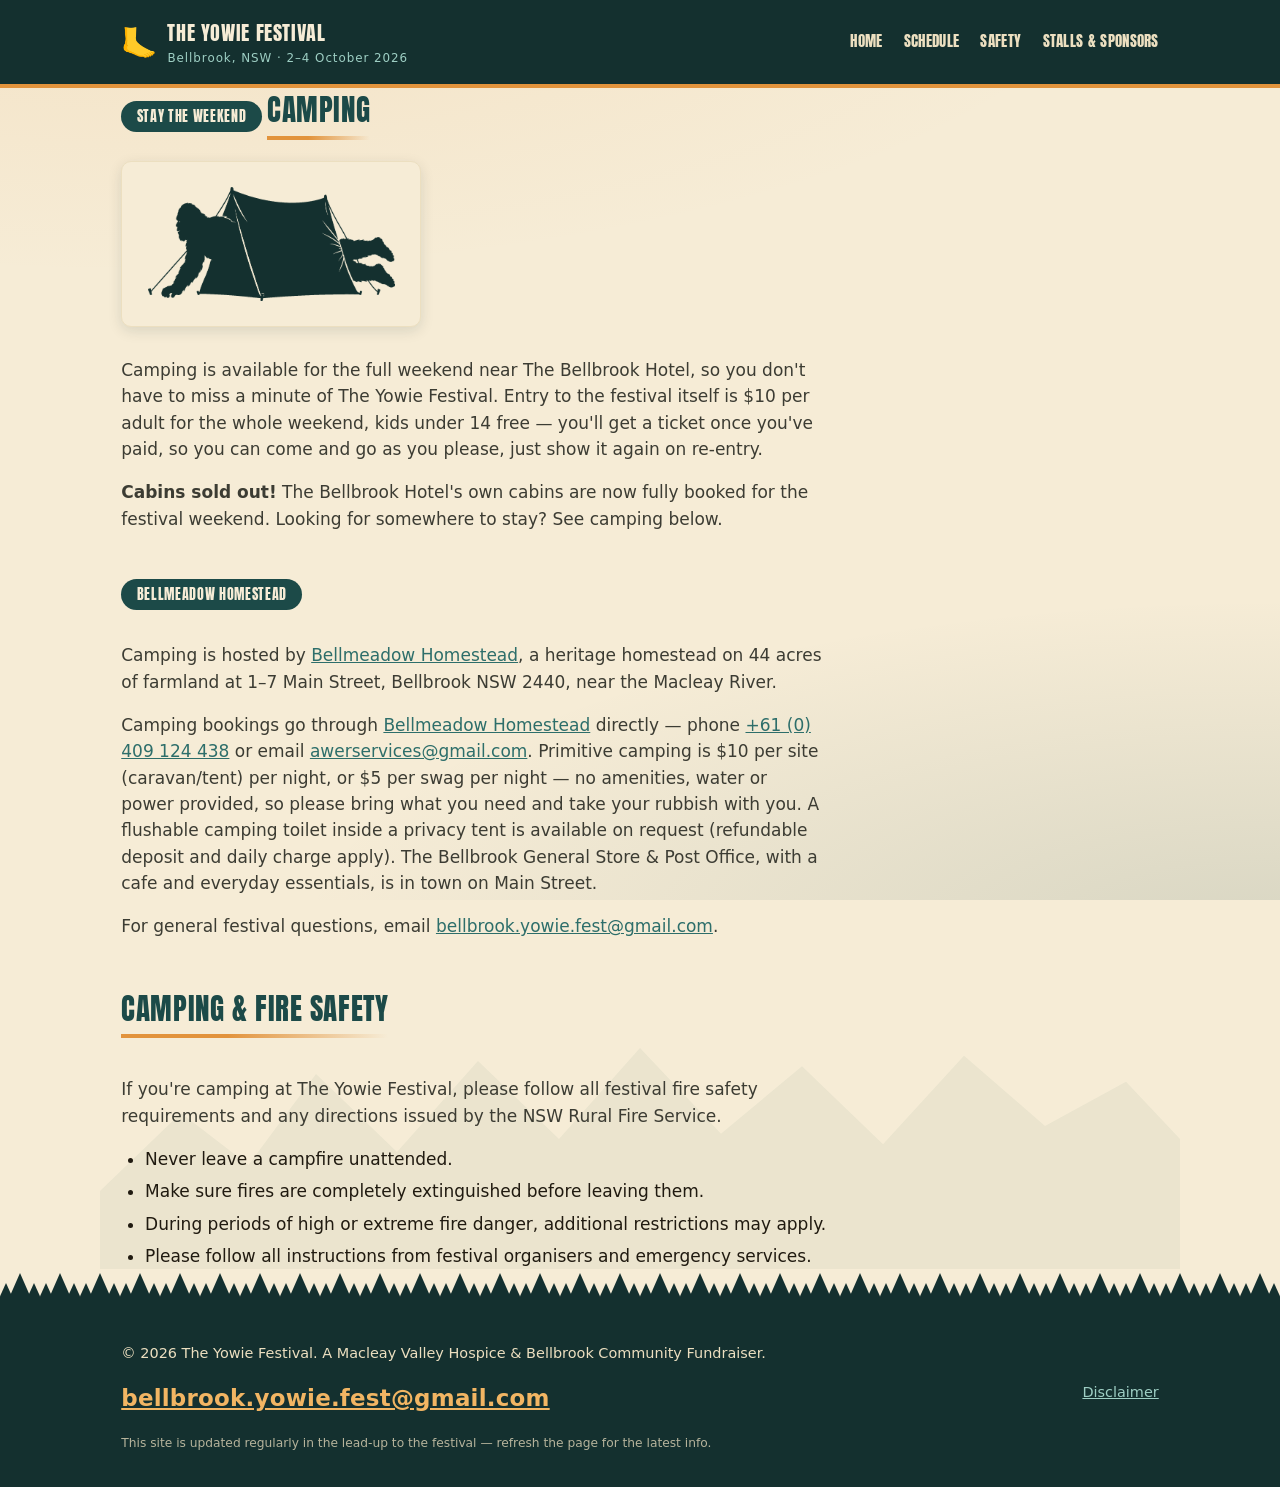
==== commit 70f8ef2b: "Add small refresh-for-updates note to every page footer For Kate's benefit - the site changes freque" ====
--- a/camping.html
+++ b/camping.html
@@ -93,6 +93,7 @@
     <div>&copy; <span id="year">2026</span> The Yowie Festival. A Macleay Valley Hospice &amp; Bellbrook Community Fundraiser.</div>
     <div><a href="mailto:bellbrook.yowie.fest@gmail.com" class="footer-email">bellbrook.yowie.fest@gmail.com</a></div>
     <div><a href="disclaimer.html">Disclaimer</a></div>
+    <div class="footer-note">This site is updated regularly in the lead-up to the festival &mdash; refresh the page for the latest info.</div>
   </div>
 </footer>
 
--- a/assets/styles.css
+++ b/assets/styles.css
@@ -654,6 +654,12 @@
   overflow-wrap: anywhere;
 }
 
+.footer-note {
+  width: 100%;
+  font-size: 0.72rem;
+  opacity: 0.75;
+}
+
 .site-footer a.footer-email:hover {
   color: var(--accent);
   text-decoration: underline;
